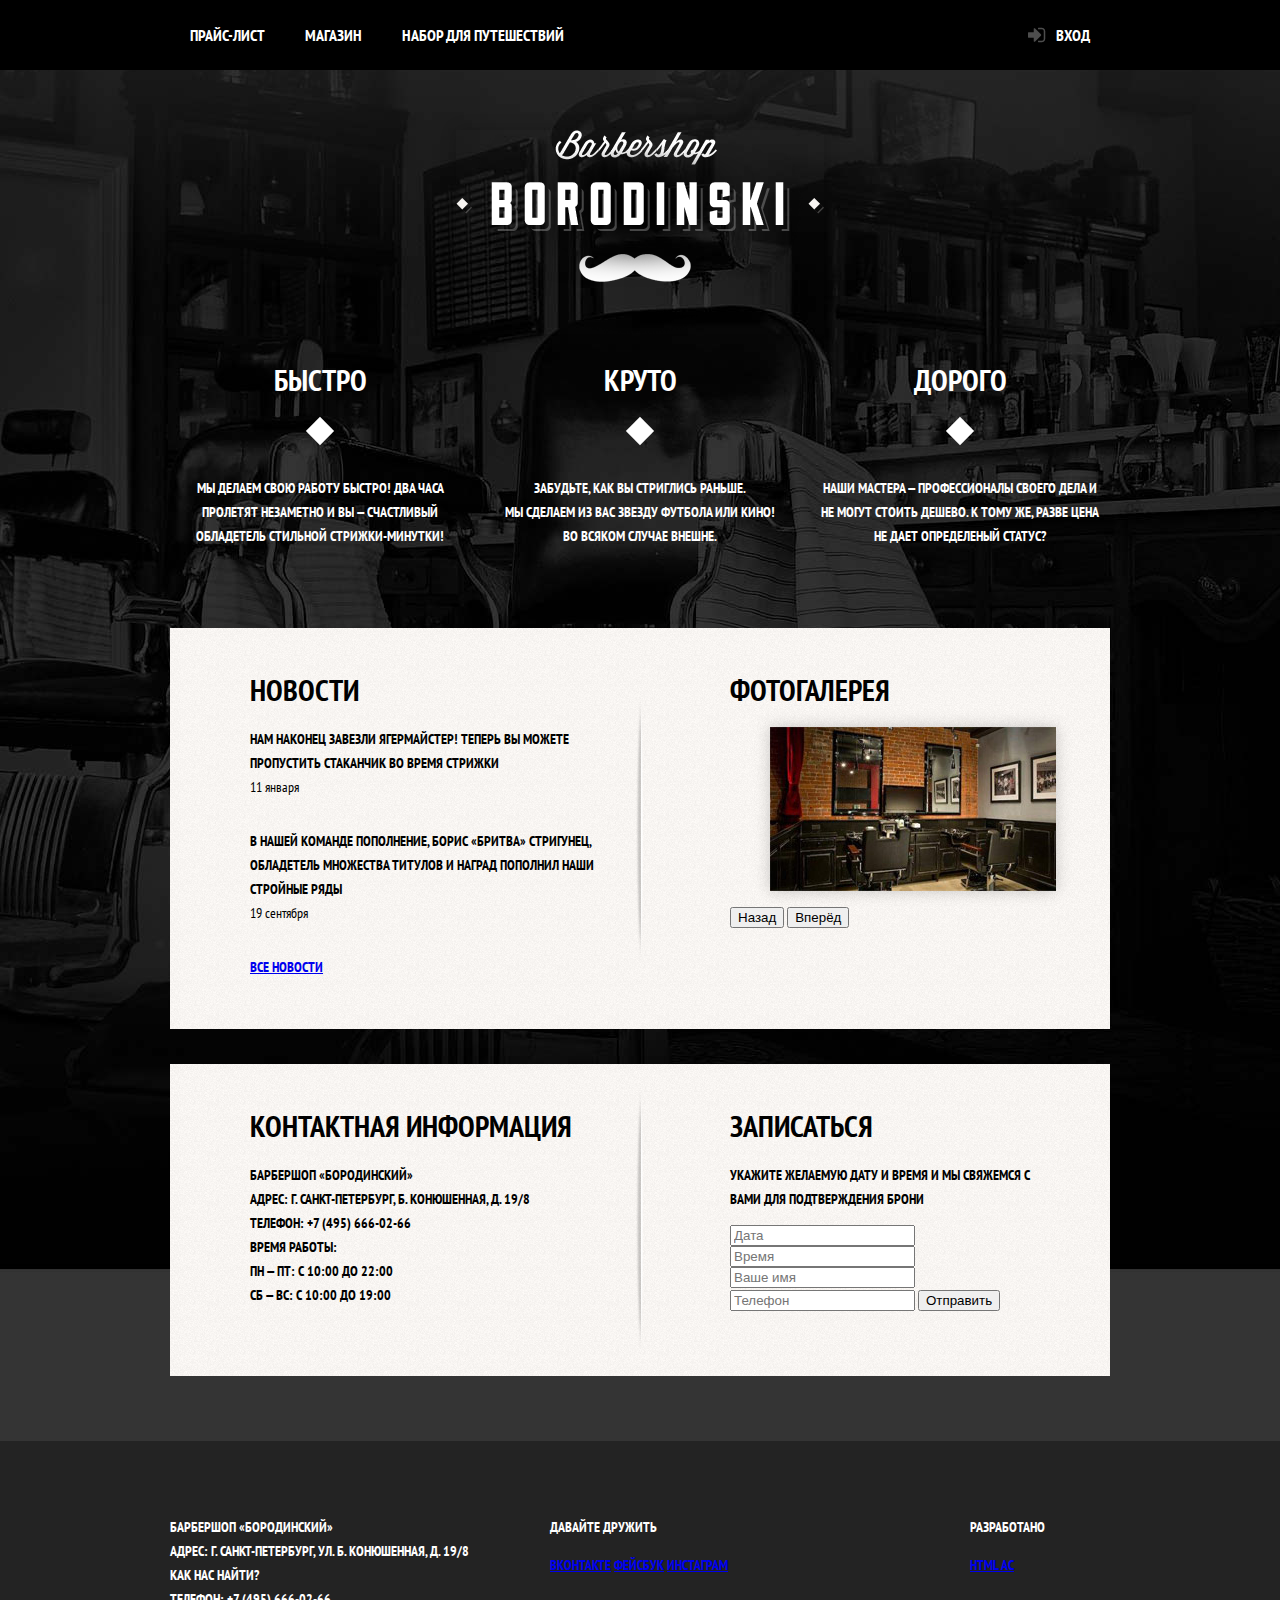
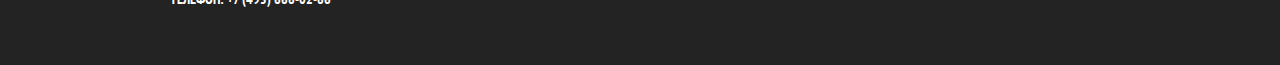
==== index.html @ 3d53e571 "update index.html" ====
<html lang="ru">
<head>
    <meta charset="UTF-8">
    <meta http-equiv="Cache-Control" content="no-cache">
    <title>Барбершоп бородинский</title>
    <link rel="stylesheet" href="css/style.css">
    <link href="https://fonts.googleapis.com/css?family=PT+Sans+Narrow:400,700&amp;subset=cyrillic" rel="stylesheet">

</head>

<body class="index">
    <header class="main-header">
        <div class="container clearfix">
            <nav class="main-navigation">
                <ul>
                    <li><a href="price.html">Прайс-лист</a></li>
                    <li><a href="shop.html">Магазин</a></li>
                    <li><a href="item.html">НАБОР ДЛЯ ПУТЕШЕСТВИЙ</a></li>
                </ul>
            </nav>
            <div class="user-block">
                <a class="login" href="#">Вход</a>
            </div>
        </div>
    </header>

    <main class="container">
        <div class="index-logo">
            <img src="img/index-logo.png" alt="Барбершоп бородинский" width="368" height="204">
        </div>
        <section class="features clearfix">
            <div class="features-item">
                <b class="features-name">Быстро</b>
                <p>Мы делаем свою работу быстро! два часа пролетят незаметно и вы — счастливый обладетель стильной стрижки-минутки!</p>
            </div>
            <div class="features-item">
                <b class="features-name">Круто</b>
                <p>Забудьте, как вы стриглись раньше.<br>Мы сделаем из вас звезду футбола или кино! во всяком случае внешне.</p>
            </div>
            <div class="features-item">
                <b class="features-name">Дорого</b>
                <p>Наши мастера — профессионалы своего дела и не могут стоить дешево. к тому же, разве цена не дает определеный статус?</p>
            </div>
        </section>

        <div class="index-content clearfix">
            <div class="index-content-left">
                <h2 class="page-title">Новости</h2>
                <ul class="news-preview">
                    <li>
                        <p>Нам наконец завезли ягермайстер! теперь вы можете пропустить стаканчик во время стрижки</p>
                        <time datetime="2016-01-11">11 января</time>
                    </li>
                    <li>
                        <p>В нашей команде пополнение, борис «бритва» стригунец, обладетель множества титулов и наград пополнил наши стройные ряды</p>
                        <time datetime="2016-19-09">19 сентября</time>
                    </li>
                </ul>
                <a href="#" class="btn">Все новости</a>
            </div>
            <div class="index-content-right">
                <h2 class="page-title">Фотогалерея</h2>
                <div class="gallery">
                    <figure class="gallery-content">
                        <img src="img/photo-1.jpg" alt="" width="286" height="164">
                    </figure>
                    <button class="btn gallery-prev">Назад</button>
                    <button class="btn gallery-next">Вперёд</button>
                </div>
            </div>

        </div>

        <div class="index-content clearfix">
            <div class="index-content-left">
                <h2 class="page-title">Контактная информация</h2>
                <p>Барбершоп «Бородинский» <br>
адрес: г. Санкт-Петербург, б. Конюшенная, д. 19/8 <br>
телефон: +7 (495) 666-02-66 <br>

время работы: <br>
пн — пт: с 10:00 до 22:00 <br>
сб — вс: с 10:00 до 19:00</p>
            </div>
            <div class="index-content-right">
                <h2 class="page-title">Записаться</h2>
                <p>Укажите желаемую дату и время и мы свяжемся с вами для подтверждения брони</p>
                <form action="https://echo.htmlacademy.ru" method="post" class="appointment-form">
                    <input type="text" name="date" value="" placeholder="Дата">
                    <input type="text" name="time" value="" placeholder="Время">
                    <input type="text" name="name" value="" placeholder="Ваше имя">
                    <input type="tel" name="phone" value="" placeholder="Телефон">
                    <button class="btn" type="submit">Отправить</button>
                </form>
            </div>
        </div>

    </main>

    <footer class="main-footer index">
        <div class="container clearfix">
            <section class="footer-contacts">
                <p>Барбершоп «Бородинский» <br>
                адрес: г. Санкт-Петербург, ул. б. Конюшенная, д. 19/8 <br>
                Как нас найти? <br>
                телефон: +7 (495) 666-02-66</p>
            </section>
            <section class="footer-social">
                <p>Давайте дружить</p>
                <a href="#" class="social-btn social-btn-vk">Вконтакте</a>
                <a href="#" class="social-btn social-btn-fb">Фейсбук</a>
                <a href="#" class="social-btn social-btn-inst">Инстаграм</a>
            </section>
            <section class="footer-copyright">
                <p>Разработано</p>
                <a href="#" class="btn">html ac</a>
            </section>
        </div>
    </footer>

<script>document.write('<script src="http://' + (location.host || 'localhost').split(':')[0] + ':35729/livereload.js?snipver=1"></' + 'script>')</script>
</body>

</html>
---- css/style.css ----
body {
  font-family: "PT Sans Narrow", "Arial", sans-serif;
  font-size: 14px;
  font-weight: bold;
  text-transform: uppercase;
  line-height: 24px;
  background: #f8f5f2 url("../img/bg-pattern.png");
  margin: 0;
  min-width: 960px;
}
body.index {
    color: #ffffff;
    background: #070707 url("../img/body-bg.jpg") no-repeat center top;
}
.clearfix {
    display: table;
    content: "";
    clear: both;
}
.container {
    width: 940px;
    padding: 0 10px;
    margin: 0 auto;
}
.main-header {
  background-color: #000000;
  margin-bottom: 60px; 
}
.main-navigation {
    width: 780px;
    float: left;
}
.main-navigation ul {
    margin: 0;
    padding: 0;
    list-style: none;
    font-size: 0;
}
.main-navigation li {
    display: inline-block;
    vertical-align: top;
    font-size: 16px;
    line-height: 20px;
}
.main-navigation a {
    display: block;
    text-decoration: none;
    color: #ffffff;
    padding: 25px 20px;
}
.main-navigation a:hover {
    background-color: #242424;
}
.user-block {
    max-width: 140px;
    float: right;
}
.login {
    position: relative;
    display: inline-block;
    vertical-align: top;
    padding: 25px 20px;
    padding-left: 50px; 
    font-size: 16px;
    line-height: 20px;
    text-decoration: none;
    color: #ffffff;
}
.login:hover {
    background-color: #242424;
}
.login:hover::before {
    opacity: 1;
}
.login::before {
    content: "";
    position: absolute;
    top: 27px;
    left: 22px;
    width: 18px;
    height: 16px;
    background: url("../img/spritesheet.png") no-repeat;
    opacity: 0.3;
    background-position: -5px -158px;
}
.index-logo {
    height: 204px;
    width: 368px;
    margin: 0 auto;
    margin-bottom: 25px;
}
.index-logo img {
    height: 204px;
    width: 368px;
}
.features {
    margin-bottom: 80px;
}
.features-name {
    position: relative;
    display: block;
    margin-bottom: 35px;
    padding-bottom: 40px;
	font-size: 30px;
    line-height: 42px;
}
.features-item {
    float: left;
    width: 300px;
    margin-right: 20px; 
    text-align: center;
}
.features-item:last-child {
    margin-right: 0;
}
.features-item p {
    margin: 10px;
    margin-bottom: 0;
}
.features-name::after {
    content: "";
    position: absolute;
    bottom: 0;
    left: 50%;
    margin-left: -10px;
    width: 20px;
    height: 20px;
    background-color: #ffffff;
    transform: rotate(45deg);
}
.index-content {
    width: 780px;
    padding: 50px 80px;
    background: url("../img/index-content-shadow.png") no-repeat center,
                #f8f5f2 url("../img/bg-pattern.png");
	color: #000000; 
    margin-bottom: 35px;
}
.index-content-left {
    float: left;
    width: 380px;
}
.index-content-right {
    float: right;
    width: 300px;
}
.page-title {
    margin: 0;
	font-size: 30px;
    font-weight: bold;
    margin-bottom: 25px;
}
.list-title {
    margin: 0;
	font-size: 24px;
    margin-bottom: 35px;
}
.news-preview {
	list-style: none;
    padding: 0;
}
.news-preview p {
    margin: 0;
}
.news-preview li {
    margin-bottom: 30px;
}
time {
	font-size: 14px;
	text-transform: lowercase;
	font-weight: normal;
}
.tagline {
    margin: 0;
    width: 568px;
	font-size: 48px;
    margin: 0 auto;
    margin-bottom: 60px;
}
table {
	border-collapse: collapse;
}
td {
	border: 2px solid #000101;
	font-size: 14px;
	font-weight: bold;
	padding: 5px 10px;
    width: 230px;
    height: 40px;
}
td + td {
	text-align: center;
}
.breadcrumbs {
    padding: 0;
	list-style: none;
    margin-bottom: 55px;
}
.inactive {
    color: #aba9a7;
}
.breadcrumbs a {
	text-decoration: none;
	color: #000000;
}
.breadcrumbs .inactive {
    color: #aba9a7;
}
.manufacturer-group {
	list-style: none;
}
.items-group {
	list-style: none;
}
.photo-preview {
    font-size: 0;
}
.photo-large {
    margin-bottom: 20px;
}
.photo-preview img {
    margin-right: 20px;
}
.photo-preview img:last-child {
    margin-right: 0;
}
.column-left {
    float: left;
}
.column-right {
    float: right;
}
.item.column-right {
    width: 390px;
    margin-left: 90px; 
}
.price.column-left {
    width: 460px;
}
.price.column-right {
    width: 460px;
}
.price-list {
    margin-bottom: 65px;
}
.about-us {
    width: 380px;
    float: left;
    margin-right: 80px;
}
.about-us:last-child {
    margin-right: 0;
}
.buy + .list-title {
    margin-top: 65px;
}
.shop-sidebar {
    width: 220px;
    float: left;
    margin-right: 20px;
}
.shop-sidebar ul {
    padding: 0;
}
.shop-sidebar input {
    margin-right: 25px;
}
.manufacturer-group {
    margin-bottom: 50px
}
.shop-items {
    float: right;
    width: 700px;
    font-size: 0;
}
.shop-item {
    display: inline-block;
    min-height: 286px;
    font-size: 14px;
    width: 220px;
    vertical-align: top;
    margin-right: 20px;
}
.shop-item:nth-child(3n) {
    margin-right: 0;
}
.main-footer {
    padding-top: 60px;
    padding-bottom: 40px;
	background-color: #232323;
	color: #ffffff;
}
.main-footer.index{
    margin-top: 65px;
}
.main-footer.item {
    margin-top: 50px;
}
.main-footer.price {
    margin-top: 80px;
}
.main-footer.shop {
    margin-top: 50px;
}
.footer-contacts {
    float: left;
    width: 320px;
    margin-right: 60px;
}
.footer-social {
    float: left;
    width: 180px;
}
.footer-copyright {
    float: right;
    width: 140px;
}

img {
box-shadow: 0px 0px 15px 0px rgba(0, 1, 1, 0.2); 
text-shadow: 0px 0px 15px rgba(0, 1, 1, 0.2); 
}
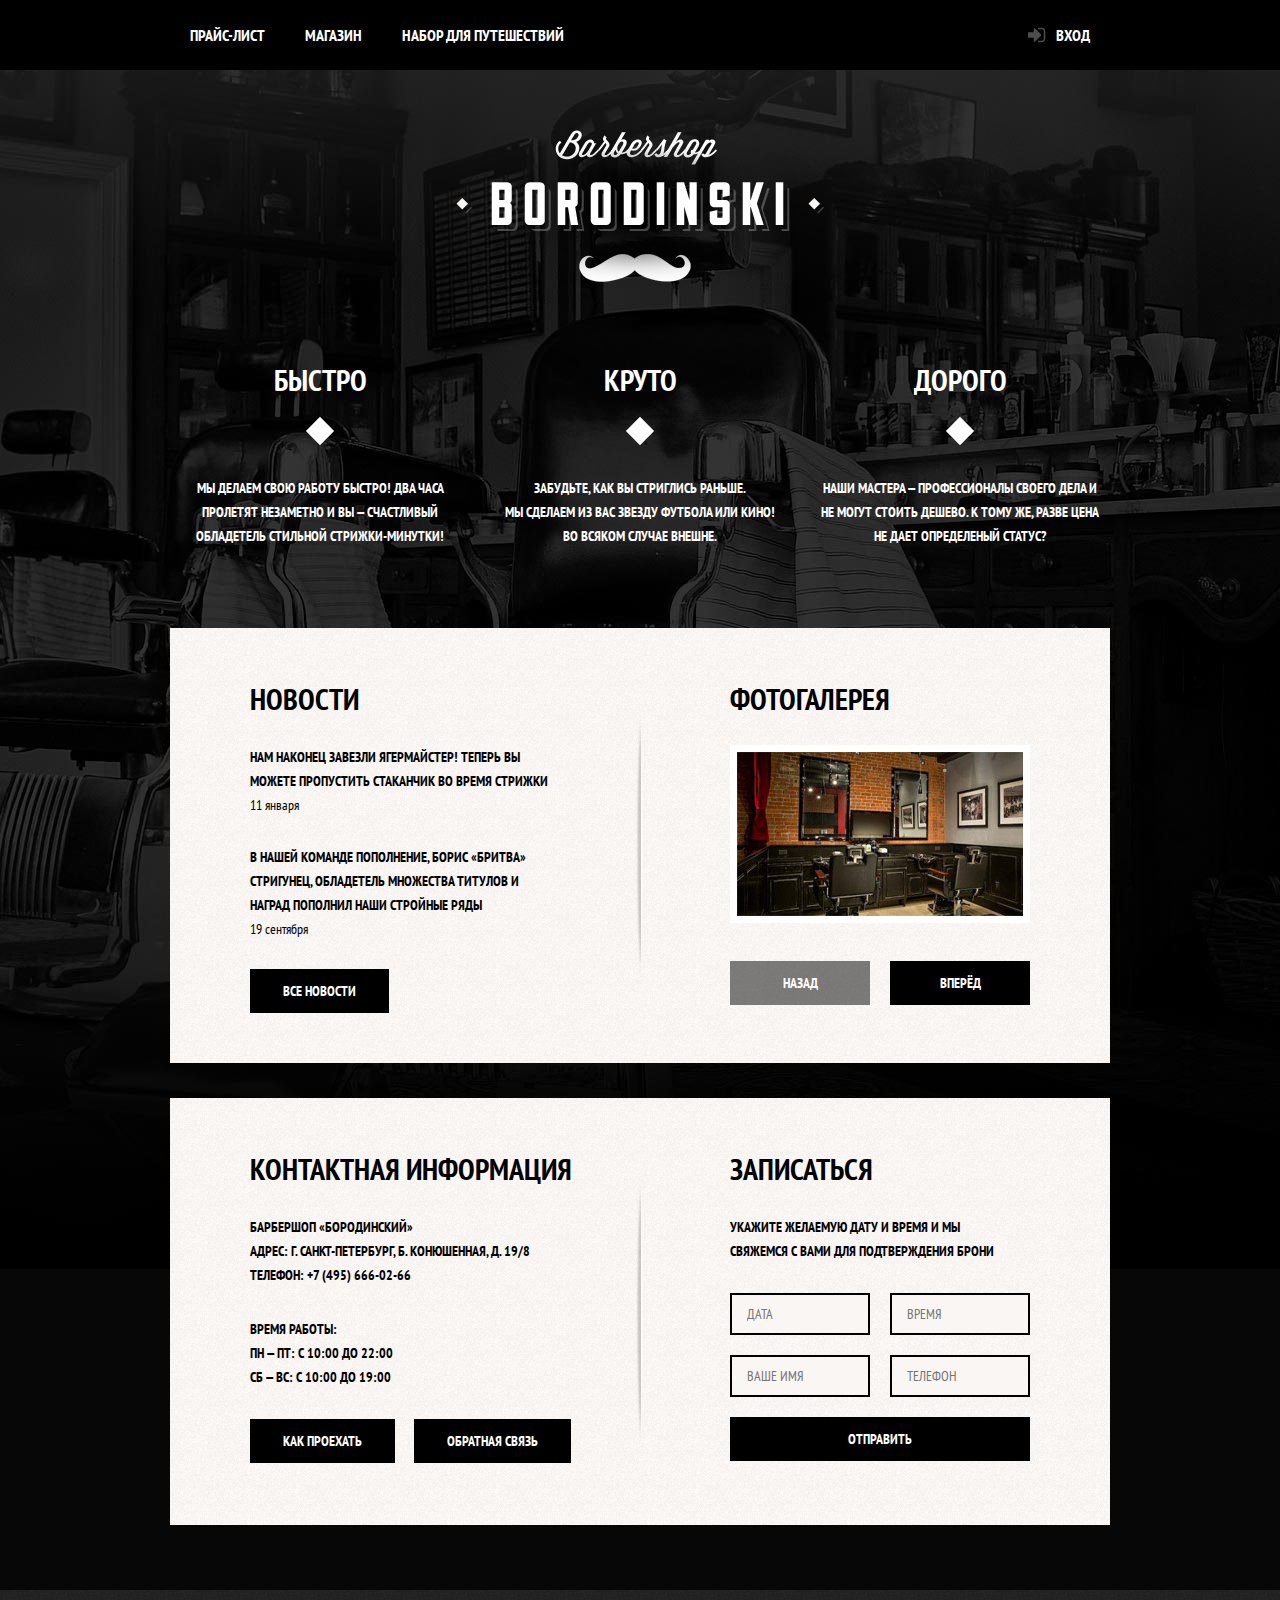
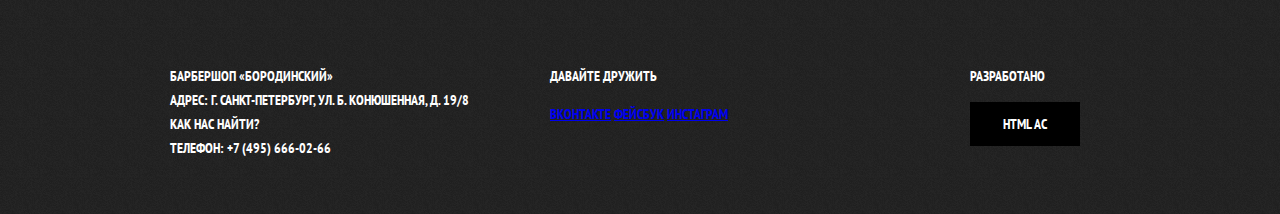
==== commit ade67e6e: "update index.html" ====
--- a/index.html
+++ b/index.html
@@ -45,7 +45,7 @@
 
         <div class="index-content clearfix">
             <div class="index-content-left">
-                <h2 class="page-title">Новости</h2>
+                <h2 class="index-content-title">Новости</h2>
                 <ul class="news-preview">
                     <li>
                         <p>Нам наконец завезли ягермайстер! теперь вы можете пропустить стаканчик во время стрижки</p>
@@ -59,12 +59,12 @@
                 <a href="#" class="btn">Все новости</a>
             </div>
             <div class="index-content-right">
-                <h2 class="page-title">Фотогалерея</h2>
+                <h2 class="index-content-title">Фотогалерея</h2>
                 <div class="gallery">
                     <figure class="gallery-content">
                         <img src="img/photo-1.jpg" alt="" width="286" height="164">
                     </figure>
-                    <button class="btn gallery-prev">Назад</button>
+                    <button class="btn disabled gallery-prev">Назад</button>
                     <button class="btn gallery-next">Вперёд</button>
                 </div>
             </div>
@@ -73,17 +73,19 @@
 
         <div class="index-content clearfix">
             <div class="index-content-left">
-                <h2 class="page-title">Контактная информация</h2>
+                <h2 class="index-content-title">Контактная информация</h2>
                 <p>Барбершоп «Бородинский» <br>
 адрес: г. Санкт-Петербург, б. Конюшенная, д. 19/8 <br>
-телефон: +7 (495) 666-02-66 <br>
+телефон: +7 (495) 666-02-66 </p>
 
-время работы: <br>
+<p>время работы: <br>
 пн — пт: с 10:00 до 22:00 <br>
 сб — вс: с 10:00 до 19:00</p>
+<a href="#" class="btn">Как проехать</a>
+<a href="#" class="btn">Обратная связь</a>
             </div>
             <div class="index-content-right">
-                <h2 class="page-title">Записаться</h2>
+                <h2 class="index-content-title">Записаться</h2>
                 <p>Укажите желаемую дату и время и мы свяжемся с вами для подтверждения брони</p>
                 <form action="https://echo.htmlacademy.ru" method="post" class="appointment-form">
                     <input type="text" name="date" value="" placeholder="Дата">
--- a/css/style.css
+++ b/css/style.css
@@ -10,7 +10,7 @@
 }
 body.index {
     color: #ffffff;
-    background: #070707 url("../img/body-bg.jpg") no-repeat center top;
+    background: #070707 url(../img/body-bg-alternative.jpg) no-repeat center top;
 }
 .clearfix {
     display: table;
@@ -155,21 +155,124 @@
 	font-size: 24px;
     margin-bottom: 35px;
 }
+.index-content-title {
+    margin: 0;
+    margin-bottom: 25px;
+    font-size: 30px;
+    line-height: 42px;
+}
+.index-content-left p {
+    margin: 0;
+    margin-bottom: 30px;
+    padding-right: 80px;
+}
+.index-content-right p {
+    margin: 0;
+    margin-bottom: 30px;
+    padding-right: 10px;
+}
 .news-preview {
 	list-style: none;
+    margin: 0;
     padding: 0;
 }
+.news-preview li { 
+    margin-bottom: 28px;
+}
 .news-preview p {
-    margin: 0;
-}
-.news-preview li {
-    margin-bottom: 30px;
-}
-time {
+    margin-bottom: 0;
+}
+.news-preview time {
 	font-size: 14px;
 	text-transform: lowercase;
 	font-weight: normal;
 }
+.btn {
+    display: inline-block;
+    vertical-align: top;
+    text-align: center;
+    padding: 10px 33px;
+    margin-right: 16px;
+    font-weight: bold;
+    font-size: 14px;
+    line-height: 24px;
+    font-family: "PT Sans Narrow", "Arial", sans-serif; 
+    color: #ffffff;
+    text-transform: uppercase;
+    text-decoration: none;
+    background-color: #000000;
+    border: none;
+    outline: none;
+    cursor: pointer;
+}
+.btn:hover,
+.btn:active {
+    background-color: #663d15;
+}
+.btn.disabled,
+.btn:disabled {
+    cursor: default;
+    opacity: 0.5;
+}
+.btn.disabled:hover,
+.btn:disabled:hover {
+    background-color: #000000;
+}
+.gallery {
+    position: relative;
+    height: 260px;
+}
+.gallery-content {
+    height: 164px;
+    margin: 0;
+    background-color: #cccccc;
+    border: 7px solid #ffffff;
+}
+.gallery-content img {
+    width: 286px;
+    height: 164px;
+}
+.gallery .btn {
+    position: absolute;
+    bottom: 0;
+    width: 140px;
+    margin: 0;
+}
+.gallery-prev {
+    left: 0;
+}
+.gallery-next {
+    right: 0;
+}
+.appointment-form input {
+    float: left;
+    box-sizing: border-box;
+    width: 140px;
+    margin-right: 20px;
+    margin-bottom: 20px;
+    padding: 7px 15px;
+    background-color: #f9f6f3;
+    border: 2px solid #000000;
+    outline: none;
+    font-size: 14px;
+    line-height: 24px;
+    font-family: "PT Sans Narrow", "Arial", sans-serif; 
+    text-transform: uppercase;
+}
+.appointment-form input:nth-child(2n) {
+    margin-right: 0;
+}
+.appointment-form input:focus {
+    border: 2px solid #663d15;
+}
+.appointment-form .btn {
+    clear: both;
+    width: 100%;
+}
+.paginator .btn {
+    margin-right: 0;
+}
+
 .tagline {
     margin: 0;
     width: 568px;
@@ -273,6 +376,10 @@
     width: 700px;
     font-size: 0;
 }
+.shop-items img {
+box-shadow: 0px 0px 15px 0px rgba(0, 1, 1, 0.2); 
+text-shadow: 0px 0px 15px rgba(0, 1, 1, 0.2); 
+}
 .shop-item {
     display: inline-block;
     min-height: 286px;
@@ -287,7 +394,7 @@
 .main-footer {
     padding-top: 60px;
     padding-bottom: 40px;
-	background-color: #232323;
+	background: #232323 url("../img/footer-pattern.png");
 	color: #ffffff;
 }
 .main-footer.index{
@@ -314,9 +421,4 @@
 .footer-copyright {
     float: right;
     width: 140px;
-}
-
-img {
-box-shadow: 0px 0px 15px 0px rgba(0, 1, 1, 0.2); 
-text-shadow: 0px 0px 15px rgba(0, 1, 1, 0.2); 
 }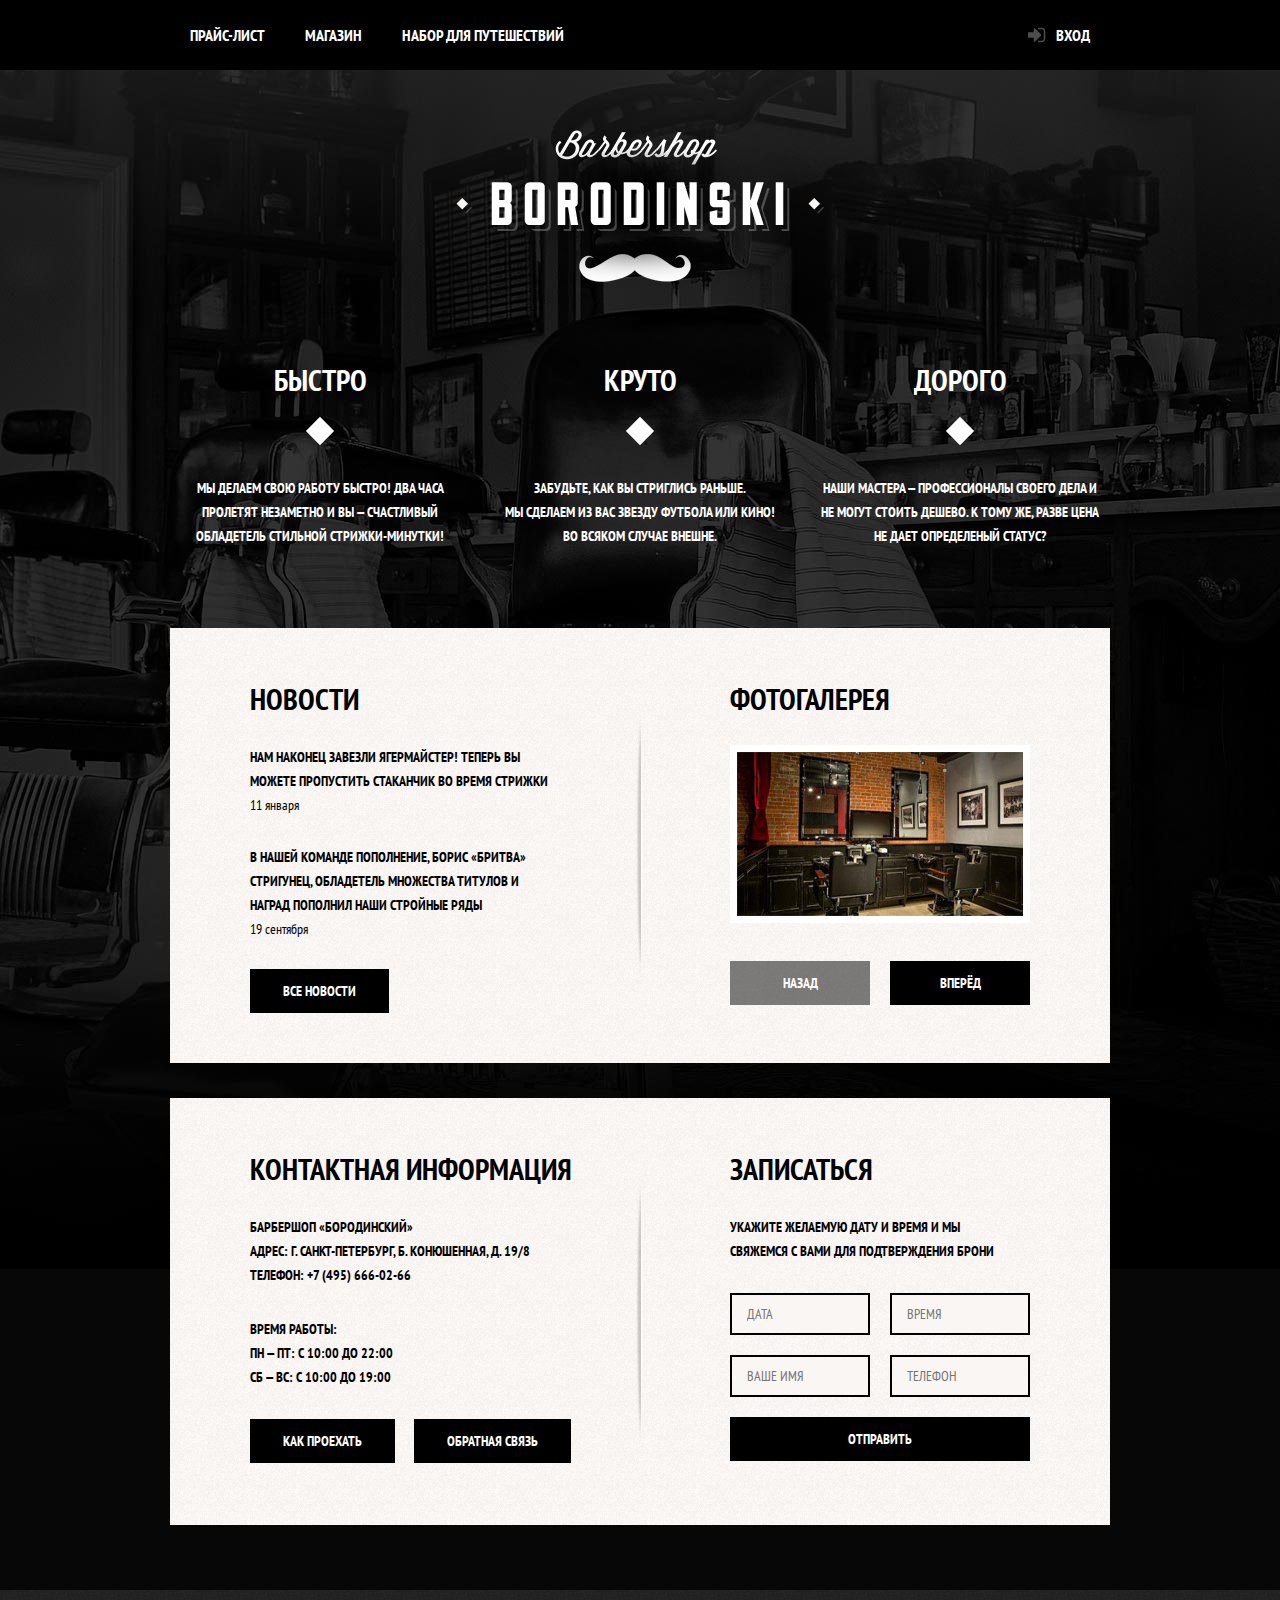
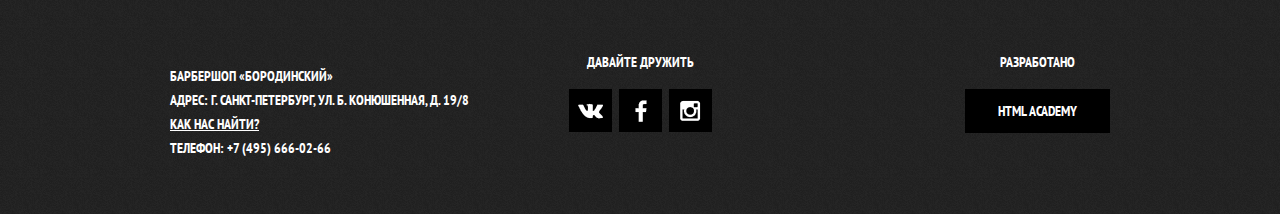
==== commit edb7607c: "доворована верстка index.html" ====
--- a/index.html
+++ b/index.html
@@ -104,7 +104,7 @@
             <section class="footer-contacts">
                 <p>Барбершоп «Бородинский» <br>
                 адрес: г. Санкт-Петербург, ул. б. Конюшенная, д. 19/8 <br>
-                Как нас найти? <br>
+                <a href="#">Как нас найти?</a> <br>
                 телефон: +7 (495) 666-02-66</p>
             </section>
             <section class="footer-social">
@@ -115,7 +115,7 @@
             </section>
             <section class="footer-copyright">
                 <p>Разработано</p>
-                <a href="#" class="btn">html ac</a>
+                <a href="#" class="btn">html academy</a>
             </section>
         </div>
     </footer>
--- a/css/style.css
+++ b/css/style.css
@@ -79,9 +79,9 @@
     left: 22px;
     width: 18px;
     height: 16px;
-    background: url("../img/spritesheet.png") no-repeat;
+    background: url("../img/spritesheet-better.png") no-repeat;
     opacity: 0.3;
-    background-position: -5px -158px;
+    background-position: -20px -323px;
 }
 .index-logo {
     height: 204px;
@@ -414,11 +414,65 @@
     width: 320px;
     margin-right: 60px;
 }
+.footer-contacts a {
+    color: #ffffff;
+}
+.footer-contacts a:hover {
+    text-decoration: none;
+}
 .footer-social {
     float: left;
     width: 180px;
+    text-align: center;
+}
+.footer-social p {
+    margin: 0;
+    margin-bottom: 15px;
+}
+.social-btn {
+    display: inline-block;
+    width: 43px;
+    height: 43px;
+    margin: 0 2px;
+    font-size: 0;
+    vertical-align: top;
+    text-decoration: none;
+    background: #000000 url("../img/spritesheet-better.png") no-repeat center;
+    transition: 
+        background-position 0.5s,
+        background-color 0.5s;
+}
+.social-btn:hover,
+.social-btn:active {
+    background-color: #ffffff;
+}
+.social-btn-vk {
+    background-position: -11px -476px;
+}
+.social-btn-fb {
+    background-position: -4px -71px;
+}
+.social-btn-inst {
+    background-position: -9px -194px;
+}
+.social-btn-vk:hover {
+    background-position: -11px -420px;
+}
+.social-btn-fb:hover {
+    background-position: -4px -9px;
+}
+.social-btn-inst:hover {
+    background-position: -9px -133px;
 }
 .footer-copyright {
     float: right;
-    width: 140px;
+    max-width: 180px;
+}
+.footer-copyright p {
+    margin: 0;
+    margin-bottom: 15px;
+    text-align: center;
+}
+.footer-copyright .btn {
+    margin-right: 0;
 }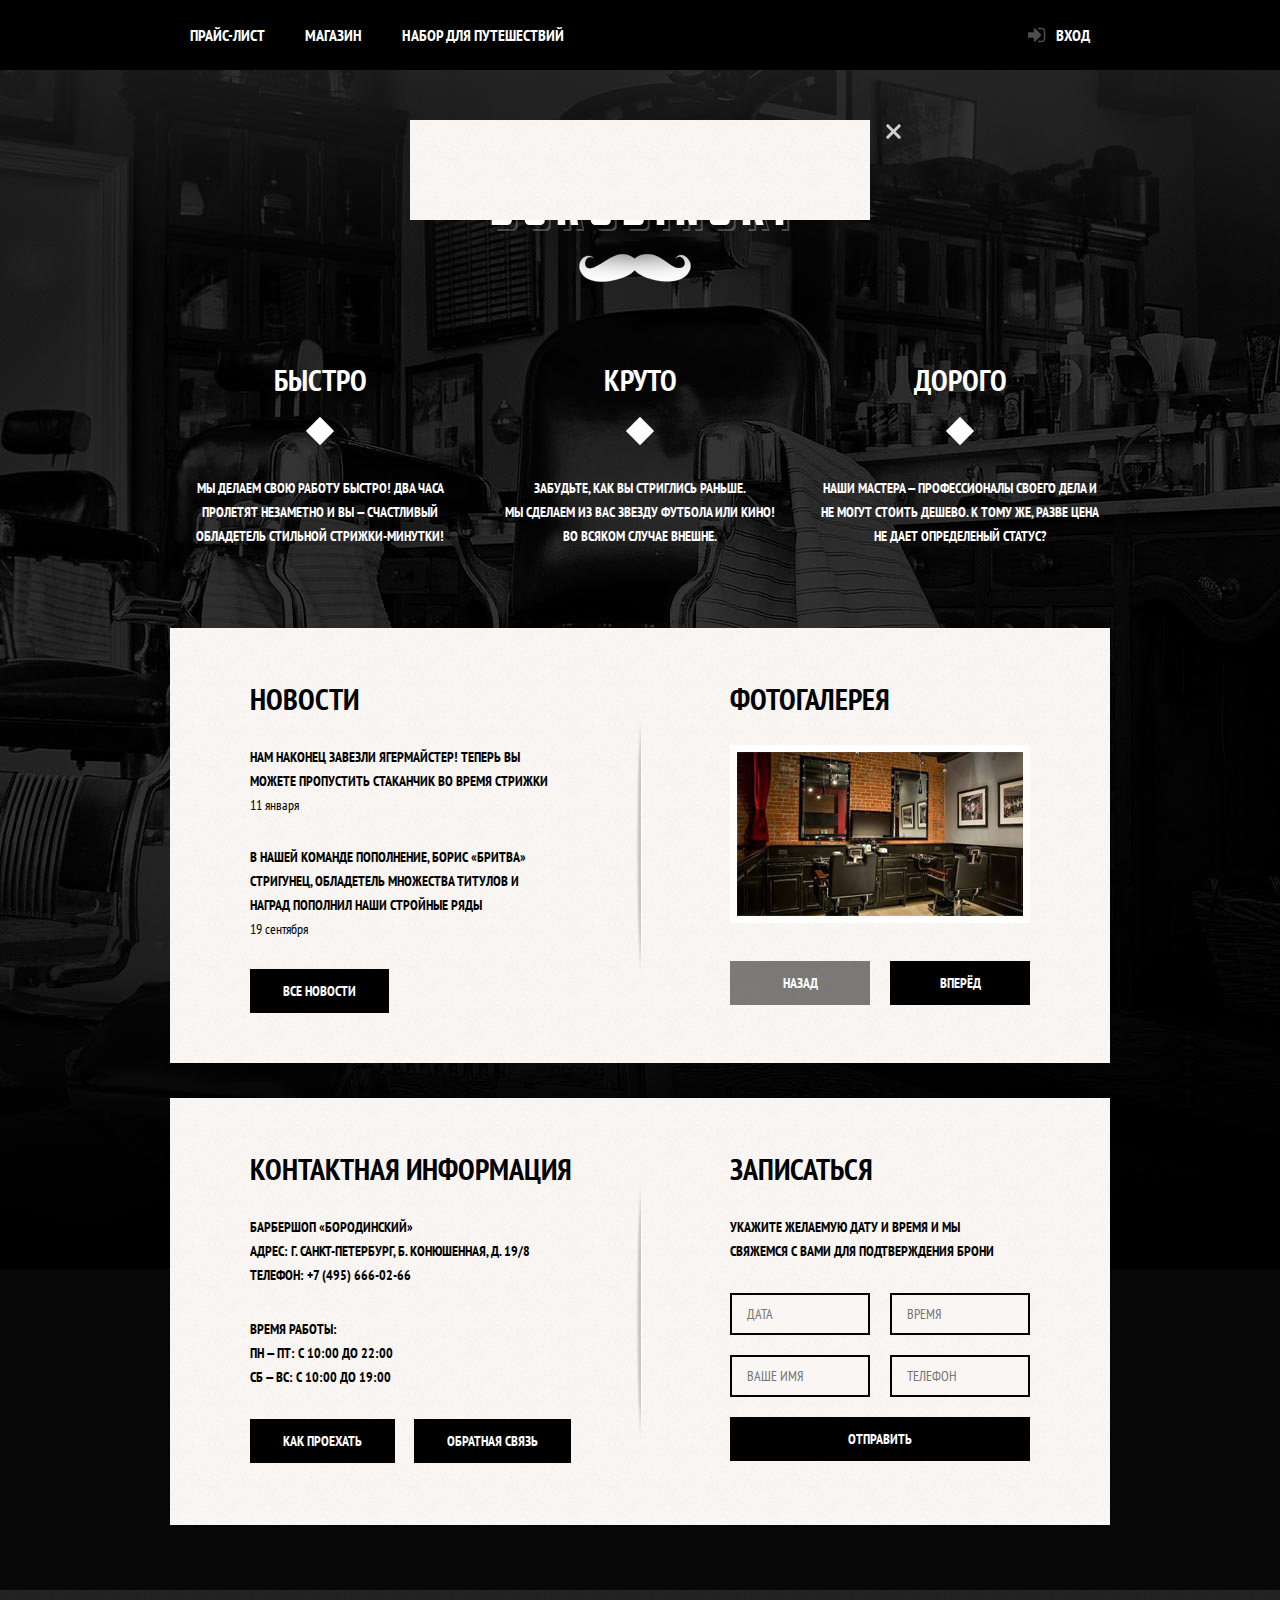
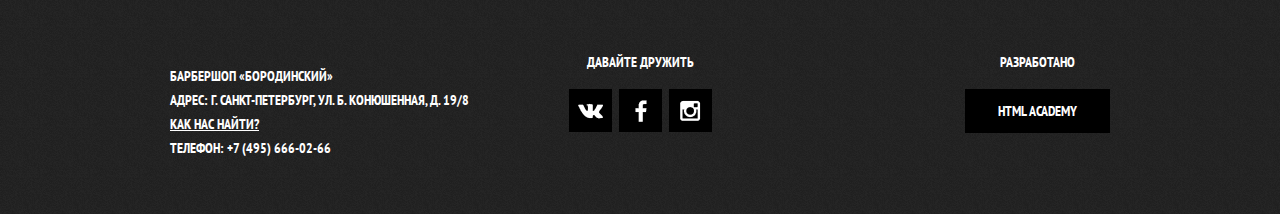
==== commit ccc2696f: "дослизывал price.html + index.html" ====
--- a/index.html
+++ b/index.html
@@ -120,6 +120,10 @@
         </div>
     </footer>
 
+    <div class="modal-content">
+        <button class="modal-content-close" type="button" title="Закрыть">Закрыть</button>
+    </div>
+
 <script>document.write('<script src="http://' + (location.host || 'localhost').split(':')[0] + ':35729/livereload.js?snipver=1"></' + 'script>')</script>
 </body>
 
--- a/css/style.css
+++ b/css/style.css
@@ -24,7 +24,10 @@
 }
 .main-header {
   background-color: #000000;
-  margin-bottom: 60px; 
+  margin-bottom: 55px; 
+}
+.index .main-header {
+    margin-bottom: 60px;
 }
 .main-navigation {
     width: 780px;
@@ -50,6 +53,28 @@
 }
 .main-navigation a:hover {
     background-color: #242424;
+}
+.main-navigation .active {
+    position: relative;
+    background-color: none;
+}
+.main-navigation .active a:hover {
+    background: none;
+}
+.main-navigation .active::after {
+    content: "";
+    position: absolute;
+    height: 5px;
+    background-color: #ffffff;
+    right: 20px;
+    bottom: -1px;
+    left: 20px;
+}
+.main-navigation .logo-inner {
+    float: left;
+    width: 111px;
+    height: 24px;
+    padding-top: 22px;
 }
 .user-block {
     max-width: 140px;
@@ -147,14 +172,13 @@
 .page-title {
     margin: 0;
 	font-size: 30px;
-    font-weight: bold;
-    margin-bottom: 25px;
-}
-.list-title {
+    margin-bottom: 20px;
+}
+/*.list-title {
     margin: 0;
 	font-size: 24px;
     margin-bottom: 35px;
-}
+}*/
 .index-content-title {
     margin: 0;
     margin-bottom: 25px;
@@ -272,35 +296,120 @@
 .paginator .btn {
     margin-right: 0;
 }
-
-.tagline {
-    margin: 0;
-    width: 568px;
-	font-size: 48px;
-    margin: 0 auto;
-    margin-bottom: 60px;
-}
-table {
+.inner-content h2 {
+    margin-top: 60px;
+    margin-bottom: 30px;
+    font-size: 24px;
+    line-height: 30px;
+}
+.inner-content h2 + h3 {
+    margin-top: 30px;
+}
+.inner-content p {
+    margin: 14px 0;
+}
+.inner-content table {
 	border-collapse: collapse;
 }
-td {
+.inner-content td {
 	border: 2px solid #000101;
 	font-size: 14px;
 	font-weight: bold;
-	padding: 5px 10px;
-    width: 230px;
-    height: 40px;
-}
-td + td {
+	padding: 10px 15px;
+}
+.prices-table {
+    width: 100%;
+}
+.prices-table td {
+    width: 50%;
+}
+.prices-table td:last-child {
 	text-align: center;
+}
+.inner-page-title {
+        margin-bottom: 55px;
+}
+.tagline {
+    margin-top: 55px;
+    margin-bottom: 65px;
+    text-align: center;
+}
+.tagline h2 {
+    position: relative;
+    display: inline;
+    margin: 0;
+    padding: 0 25px;
+    background: red;
+    font-size: 48px;
+    line-height: 48px;
+    text-align: center;
+    z-index: 2;
+    background: #f8f3f0 url("../img/bg-pattern.png") repeat;
+}
+.tagline::after {
+    content: "";
+    position: relative;
+    top: -25px;
+    display: block;
+    border-bottom: 2px solid #000000; 
+    z-index: 1;
+}
+.custom-list-1 {
+    margin: 14px 0;
+    padding: 0;
+    list-style: none;
+}
+.custom-list-1 li {
+    position: relative;
+    margin-bottom: 15px;
+    padding-left: 20px;
+}
+.custom-list-1 li::before {
+    content: "";
+    position: absolute;
+    top: 8px;
+    left: 0;
+    width: 8px;
+    height: 8px;
+    background-color: #000000;
+    transform: rotate(45deg);
 }
 .breadcrumbs {
     padding: 0;
 	list-style: none;
-    margin-bottom: 55px;
+    font-size: 0;
+}
+.breadcrumbs a:hover {
+    text-decoration: underline;
 }
 .inactive {
     color: #aba9a7;
+}
+a.inactive:hover {
+    text-decoration: none;
+}
+.breadcrumbs li {
+    position: relative;
+    display: inline-block;
+    vertical-align: top;
+    font-size: 14px;
+    line-height: 24px;
+    padding-right: 24px;
+    margin-right: 16px;
+
+}
+.breadcrumbs li::after {
+    content: "";
+    position: absolute;
+    width: 8px;
+    height: 8px;
+    right: 0;
+    top: 8px;
+    transform: rotate(45deg);
+    background: #000000;
+}
+.breadcrumbs li:last-child::after {
+    content: none;
 }
 .breadcrumbs a {
 	text-decoration: none;
@@ -333,26 +442,31 @@
 .column-right {
     float: right;
 }
-.item.column-right {
+.price .column-right,
+.price .column-left {
+    width: 460px;
+    box-sizing: border-box;
+}
+.price .column-left *:first-child,
+.price .column-right *:first-child {
+    margin-top: 0;
+}
+.price .column-left *:last-child,
+.price .column-right *:last-child {
+    margin-bottom: 0;
+}
+.price .column-left {
+    padding-right: 20px;
+}
+.about-us .column-left {
+    padding-right: 70px;
+}
+.about-us .column-right {
+    padding-right: 90px;
+}
+.item .column-right {
     width: 390px;
     margin-left: 90px; 
-}
-.price.column-left {
-    width: 460px;
-}
-.price.column-right {
-    width: 460px;
-}
-.price-list {
-    margin-bottom: 65px;
-}
-.about-us {
-    width: 380px;
-    float: left;
-    margin-right: 80px;
-}
-.about-us:last-child {
-    margin-right: 0;
 }
 .buy + .list-title {
     margin-top: 65px;
@@ -376,6 +490,7 @@
     width: 700px;
     font-size: 0;
 }
+.item img,
 .shop-items img {
 box-shadow: 0px 0px 15px 0px rgba(0, 1, 1, 0.2); 
 text-shadow: 0px 0px 15px rgba(0, 1, 1, 0.2); 
@@ -404,7 +519,7 @@
     margin-top: 50px;
 }
 .main-footer.price {
-    margin-top: 80px;
+    margin-top: 75px;
 }
 .main-footer.shop {
     margin-top: 50px;
@@ -475,4 +590,47 @@
 }
 .footer-copyright .btn {
     margin-right: 0;
+}
+/*popup*/
+.modal-content {
+    position: absolute;
+    top: 120px;
+    left: 50%;
+    width: 300px;
+    padding: 50px 80px;
+    color: #000000;
+    background: #f8f3f0 url(../img/bg-pattern.png);
+    margin-left: -230px;
+}
+.modal-content-close {
+    position: absolute;
+    top: 0;
+    right: -34px;
+    width: 22px;
+    height: 22px;
+    font-size: 0;
+    border: 0;
+    outline: 0;
+    background-color: transparent;
+    cursor: pointer;
+}
+.modal-content-close:before,
+.modal-content-close:after {
+    content: "";
+    position: absolute;
+    top: 10px;
+    left: 2px;
+    width: 19px;
+    height: 3px;
+    background-color: #d0d0d0;
+    border-radius: 1px;
+}
+
+.modal-content-close:before {
+    transform: rotate(45deg);
+}
+
+
+.modal-content-close:after {
+    transform: rotate(-45deg);
 }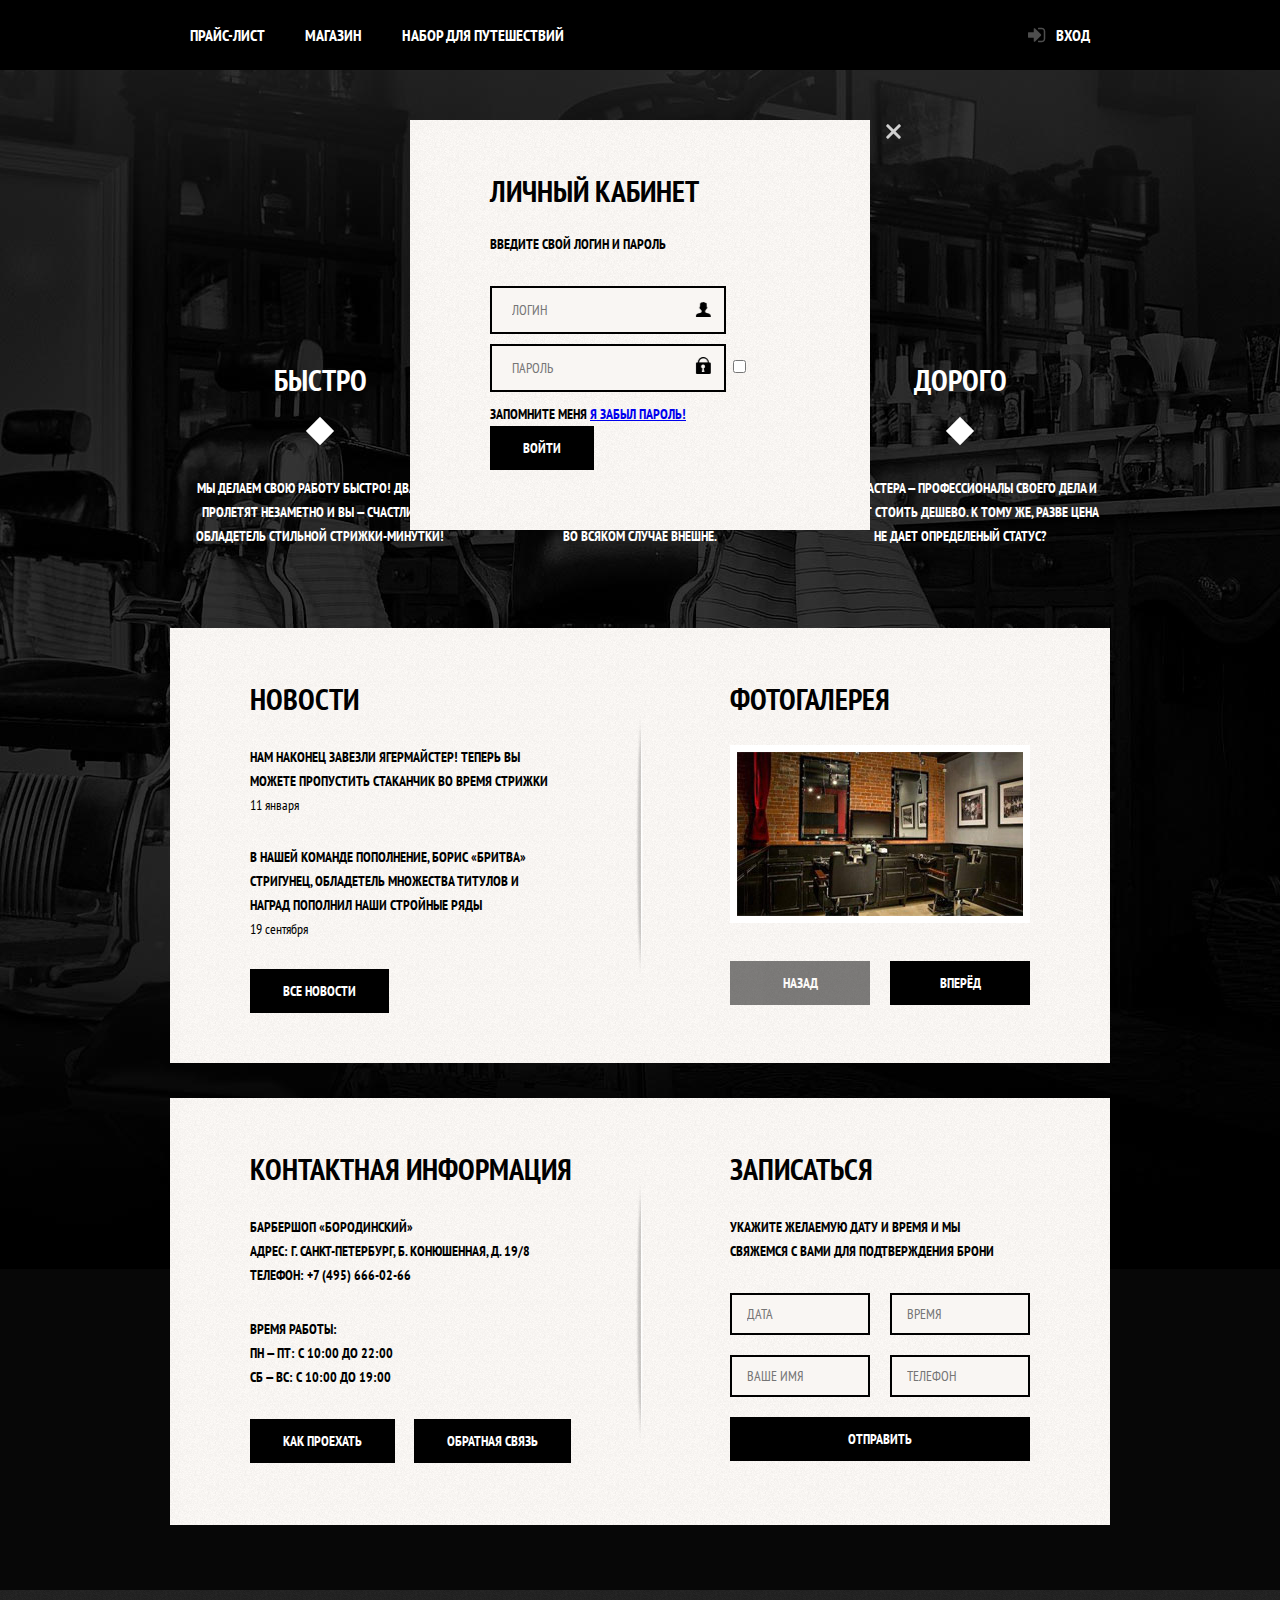
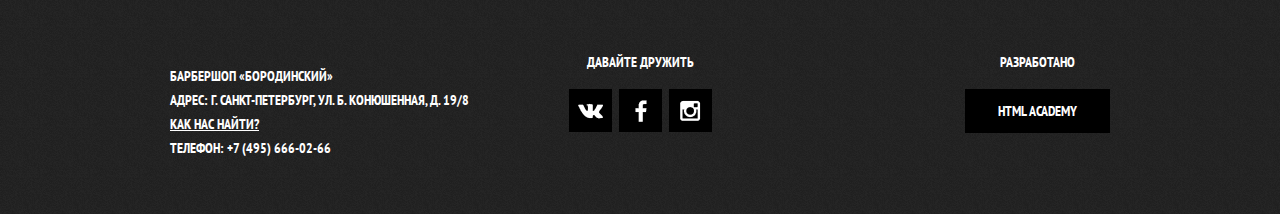
==== commit 391ab8ef: "update index.html" ====
--- a/index.html
+++ b/index.html
@@ -122,6 +122,19 @@
 
     <div class="modal-content">
         <button class="modal-content-close" type="button" title="Закрыть">Закрыть</button>
+        <h2 class="modal-content-title">Личный кабинет</h2>
+        <p>Введите свой логин и пароль</p>
+        <form action="https://echo.htmlacademy.ru" method="post" class="login-form">
+            <input type="text" name="login" class="icon-user" placeholder="Логин">
+            <input type="password" class="icon-password" name="password" placeholder="Пароль">
+            <label class="login-checkbox">
+                <input type="checkbox" name="remember">
+                <span class="checkbox-indicator"></span>
+                Запомните меня
+            </label>
+            <a href="#" class="restore">Я забыл пароль!</a>
+            <button class="btn">Войти</button>
+        </form>
     </div>
 
 <script>document.write('<script src="http://' + (location.host || 'localhost').split(':')[0] + ':35729/livereload.js?snipver=1"></' + 'script>')</script>
--- a/css/style.css
+++ b/css/style.css
@@ -629,8 +629,49 @@
 .modal-content-close:before {
     transform: rotate(45deg);
 }
-
-
 .modal-content-close:after {
     transform: rotate(-45deg);
+}
+.modal-content h2 {
+    margin: 0;
+    margin-bottom: 20px;
+    font-size: 30px;
+    line-height: 42px;
+}
+.modal-content p {
+    margin: 0;
+    margin-bottom: 14px;
+}
+.modal-content .login-form {
+    margin-top: 30px;
+    margin-bottom: 10px;
+}
+.login-form input[type="text"],
+.login-form input[type="password"] {
+    width: 236px;
+    margin: 0;
+    margin-bottom: 10px;
+    padding: 10px 20px;
+    padding-right: 40px;
+    font-size: 14px;
+    line-height: 24px;
+    font-family: "PT Sans Narrow", "Arial", sans-serif;
+    color: #000000;
+    text-transform: uppercase;
+    background-color: #f9f6f3;
+    border: 2px solid #000000;
+    outline: none;
+}
+.login-form input:focus {
+    border-color: #663d15;
+}
+.login-form input.icon-user {
+    background-image: url("../img/spritesheet-better.png");
+    background-repeat: no-repeat;
+    background-position: 110% -365px;
+}
+.login-form input.icon-password {
+    background-image: url("../img/spritesheet-better.png");
+    background-repeat: no-repeat;
+    background-position: 110% -255px;
 }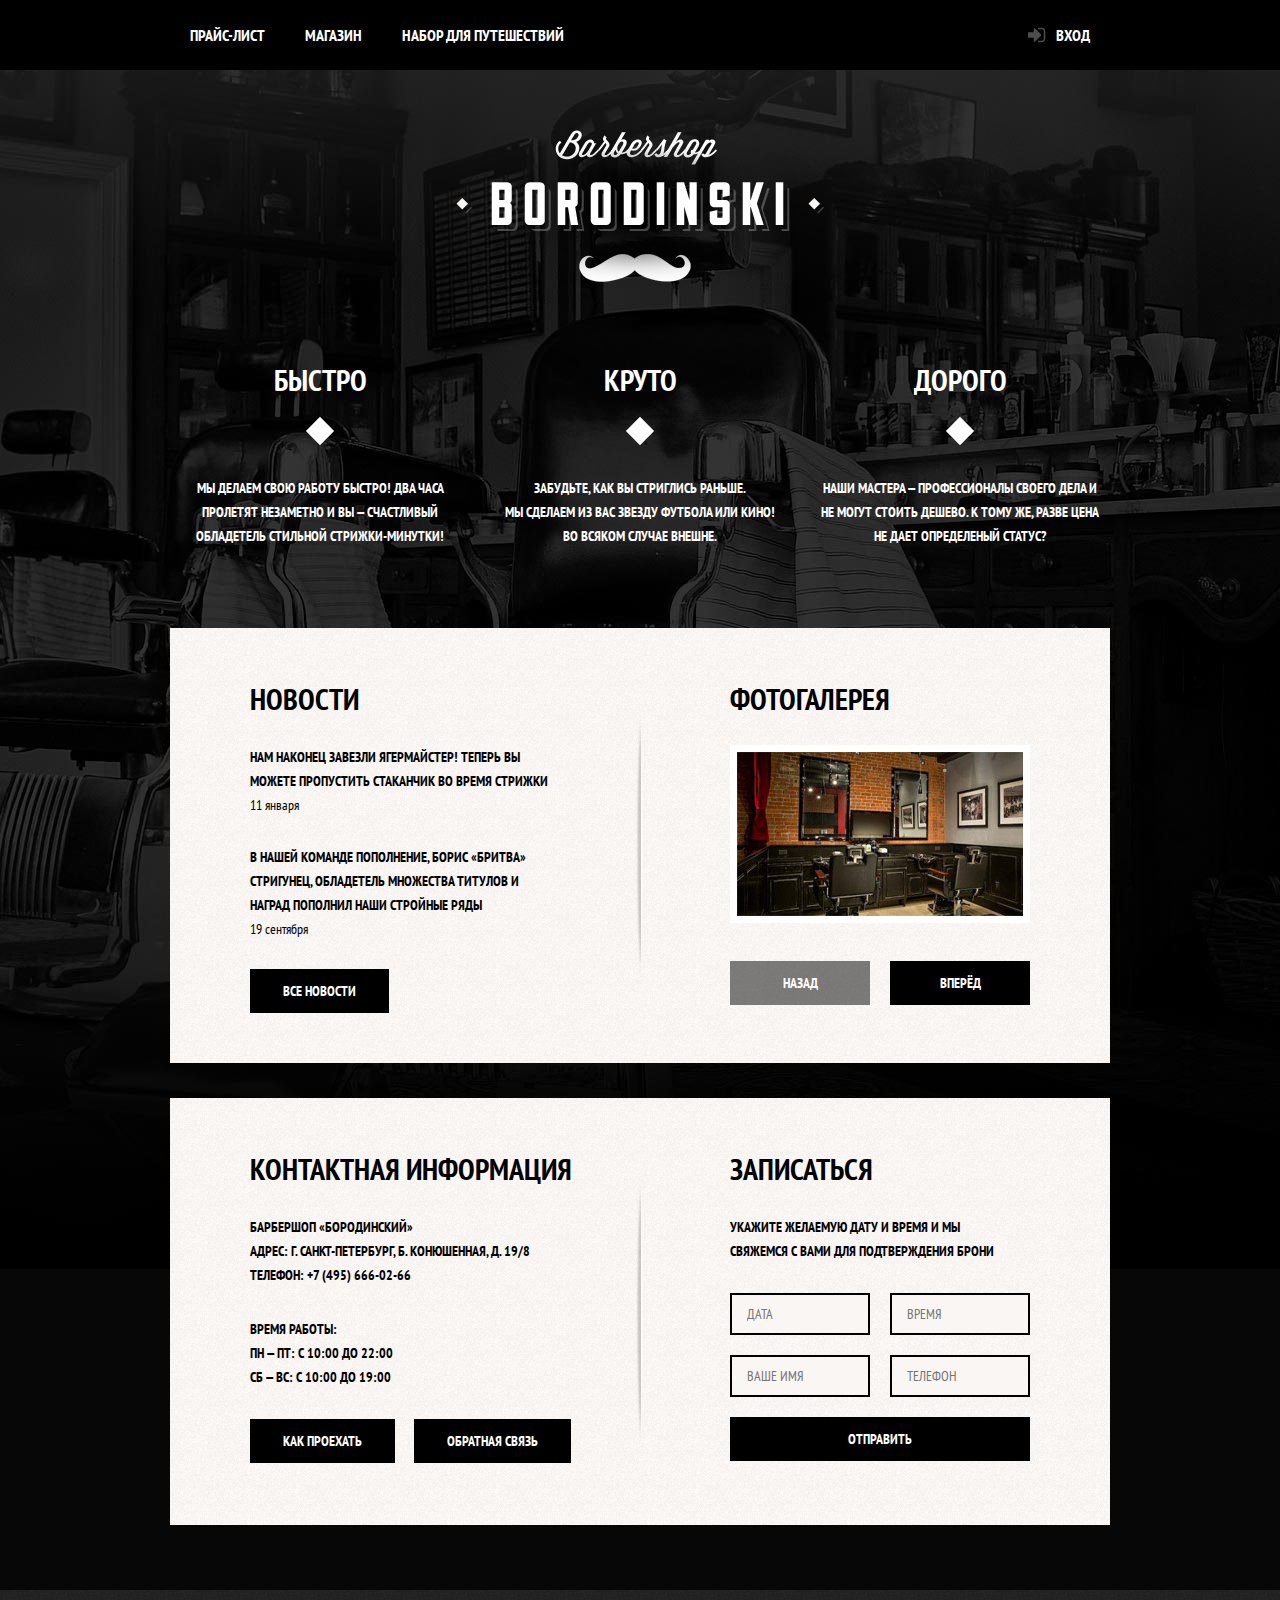
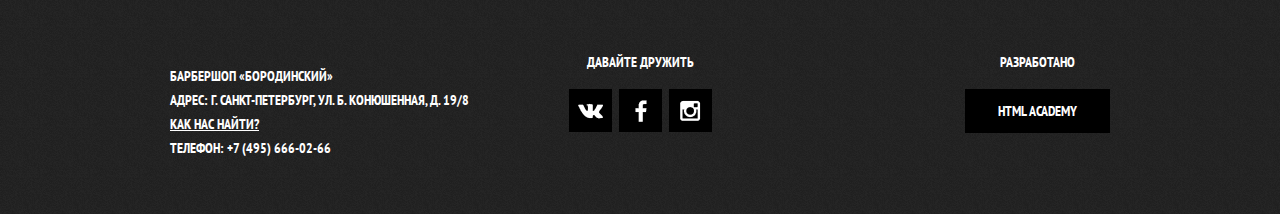
==== commit 5a604b1b: "доделал статитку" ====
--- a/index.html
+++ b/index.html
@@ -136,6 +136,11 @@
             <button class="btn">Войти</button>
         </form>
     </div>
+    <div class="modal-content-map">
+        <button class="modal-content-close" type="button" title="Закрыть">Закрыть</button>
+        <div id="yandex-map"></div>
+    </div>
+    <div class="modal-overlay"></div>
 
 <script>document.write('<script src="http://' + (location.host || 'localhost').split(':')[0] + ':35729/livereload.js?snipver=1"></' + 'script>')</script>
 </body>
--- a/css/style.css
+++ b/css/style.css
@@ -293,8 +293,21 @@
     clear: both;
     width: 100%;
 }
+.paginator {
+    margin-top: 25px;
+}
 .paginator .btn {
-    margin-right: 0;
+    box-sizing: border-box;
+    margin: 0;
+    margin-right: 7px;
+    padding: 0;
+    padding: 10px 12px;
+    width: 43px;
+}
+.paginator .btn.active {
+    background-color: #ffffff;
+    color: #000000;
+    cursor: default;
 }
 .inner-content h2 {
     margin-top: 60px;
@@ -327,7 +340,7 @@
 	text-align: center;
 }
 .inner-page-title {
-        margin-bottom: 55px;
+    margin-bottom: 55px;
 }
 .tagline {
     margin-top: 55px;
@@ -374,6 +387,76 @@
     background-color: #000000;
     transform: rotate(45deg);
 }
+.custom-list-2 {
+    margin: 14px 0;
+    padding: 0;
+    list-style: none;
+}
+.custom-list-2 li {
+    position: relative;
+    margin-bottom: 15px;
+    padding-left: 45px;
+}
+.manufacturer-checkbox {
+    position: relative;
+}
+.manufacturer-checkbox input[type="checkbox"] + .checkbox-indicator {
+    content: "";
+    position: absolute;
+    width: 20px;
+    height: 20px;
+    background-color: transparent;
+    border: 2px solid black;
+    top: -3px;
+    left: -45px;
+}
+.manufacturer-checkbox input[type="checkbox"]:checked + .checkbox-indicator::before,
+.manufacturer-checkbox input[type="checkbox"]:checked + .checkbox-indicator::after {
+    content: "";
+    position: absolute;
+    top: 9px;
+    left: 2px;
+    width: 15px;
+    height: 2px;
+    background-color: #000000;
+}
+.manufacturer-checkbox input[type="checkbox"]:checked + .checkbox-indicator::before{
+    transform: rotate(45deg);
+}
+.manufacturer-checkbox input[type="checkbox"]:checked + .checkbox-indicator::after{
+    transform: rotate(-45deg);
+}
+.item-radiobutton {
+    position: relative;
+}
+.item-radiobutton input[type="radio"] + .checkbox-indicator {
+    content: "";
+    position: absolute;
+    width: 20px;
+    height: 20px;
+    background-color: transparent;
+    border: 2px solid black;
+    border-radius: 20px;
+    top: -3px;
+    left: -45px;
+}
+.item-radiobutton input[type="radio"]:checked + .checkbox-indicator::after{
+    content: "";
+    position: absolute;
+    width: 3px;
+    height: 3px;
+    background-color: black;
+    border: 3.5px solid black;
+    border-radius: 10px;
+    left: 5px;
+    top: 4.5px;
+}
+.custom-list-2 input {
+    display: none;
+}
+.list-tight li {
+    margin-bottom: 4px;
+}
 .breadcrumbs {
     padding: 0;
 	list-style: none;
@@ -468,14 +551,20 @@
     width: 390px;
     margin-left: 90px; 
 }
-.buy + .list-title {
-    margin-top: 65px;
+.available {
+    margin-bottom: 33px;
+}
+.shop-sidebar .btn {
+    margin-top: 30px;
 }
 .shop-sidebar {
     width: 220px;
     float: left;
     margin-right: 20px;
 }
+.shop-sidebar h2 {
+    margin-top: 0;
+}
 .shop-sidebar ul {
     padding: 0;
 }
@@ -491,17 +580,54 @@
     font-size: 0;
 }
 .item img,
-.shop-items img {
+.shop-item {
 box-shadow: 0px 0px 15px 0px rgba(0, 1, 1, 0.2); 
 text-shadow: 0px 0px 15px rgba(0, 1, 1, 0.2); 
 }
 .shop-item {
     display: inline-block;
+    background-color: #ffffff;
     min-height: 286px;
     font-size: 14px;
+    line-height: 18px;
     width: 220px;
     vertical-align: top;
     margin-right: 20px;
+    margin-bottom: 20px;
+}
+.item-description{
+    margin-top: 10px;
+    margin-left: 16px;
+    margin-right: 16px;
+}
+.item-description a{
+    text-decoration: none;
+    color: #000000;
+}
+.item-description a:hover {
+    text-decoration: underline;
+}
+.shop-item .buy {
+    width: 188px;
+    margin-top: 15px;
+    margin-left: 16px;
+    margin-right: 16px;
+}
+.buy span {
+    display: inline-block;
+    vertical-align: top;
+    text-align: center;
+    width: 110px;
+    height: 34px;
+    padding-top: 10px;
+    background-color: #e5e5e5;
+}
+.buy .btn {
+    box-sizing: border-box;
+    width: 78px;
+    padding: 10px 15px;
+    margin-right: 0;
+
 }
 .shop-item:nth-child(3n) {
     margin-right: 0;
@@ -593,6 +719,7 @@
 }
 /*popup*/
 .modal-content {
+    display: none;
     position: absolute;
     top: 120px;
     left: 50%;
@@ -601,6 +728,7 @@
     color: #000000;
     background: #f8f3f0 url(../img/bg-pattern.png);
     margin-left: -230px;
+    box-shadow: 0 30px 50px rgba(0, 0, 0, 0.7);
 }
 .modal-content-close {
     position: absolute;
@@ -648,7 +776,7 @@
 }
 .login-form input[type="text"],
 .login-form input[type="password"] {
-    width: 236px;
+    width: 300px;
     margin: 0;
     margin-bottom: 10px;
     padding: 10px 20px;
@@ -668,10 +796,84 @@
 .login-form input.icon-user {
     background-image: url("../img/spritesheet-better.png");
     background-repeat: no-repeat;
-    background-position: 110% -365px;
+    background-position: 105% -365px;
 }
 .login-form input.icon-password {
     background-image: url("../img/spritesheet-better.png");
     background-repeat: no-repeat;
-    background-position: 110% -255px;
+    background-position: 105% -255px;
+}
+.login-form .restore {
+    float: right;
+    color: #000000;
+}
+.login-form .btn {
+    width: 100%;
+    margin-top: 15px;
+}
+.login-checkbox input[type="checkbox"] {
+    display: none;
+}
+.login-checkbox {
+    position: relative;
+    padding-left: 30px;
+    cursor: pointer;
+}
+.login-checkbox:hover {
+    color: #663d15;
+}
+.login-checkbox input[type="checkbox"] + .checkbox-indicator {
+    position: absolute;
+    top: -3px;
+    left: 0;
+    width: 17px;
+    height: 17px;
+    border: 2px solid #000000;
+}
+.login-checkbox input[type="checkbox"]:checked + .checkbox-indicator::before,
+.login-checkbox input[type="checkbox"]:checked + .checkbox-indicator::after {
+    content: "";
+    position: absolute;
+    top: 8px;
+    left: 1px;
+    width: 15px;
+    height: 2px;
+    background-color: #000000;
+}
+.login-checkbox input[type="checkbox"]:checked + .checkbox-indicator::before{
+    transform: rotate(45deg);
+}
+.login-checkbox input[type="checkbox"]:checked + .checkbox-indicator::after{
+    transform: rotate(-45deg);
+}
+.modal-content-map {
+    display: none;
+    position: fixed;
+    z-index: 11;
+    top: 50%;
+    left: 50%;
+    width: 766px;
+    height: 561px;
+    margin-top: -280px;
+    margin-left: -390px;
+    background: #e9e5dc url("../img/map.jpg");
+    border: 7px solid white;
+    box-shadow: 0 30px 50px rgba(0, 0, 0, 0.7);
+}
+.modal-overlay {
+    display: none;
+    position: fixed;
+    top: 0;
+    left: 0;
+    z-index: 10;
+    width: 100%;
+    height: 100%;
+    background: rgba(0, 0, 0, 0.5);
+}
+span.inactive {
+    float: right;
+    margin-right: 10px;
+}
+.small-text {
+    text-transform: none;
 }